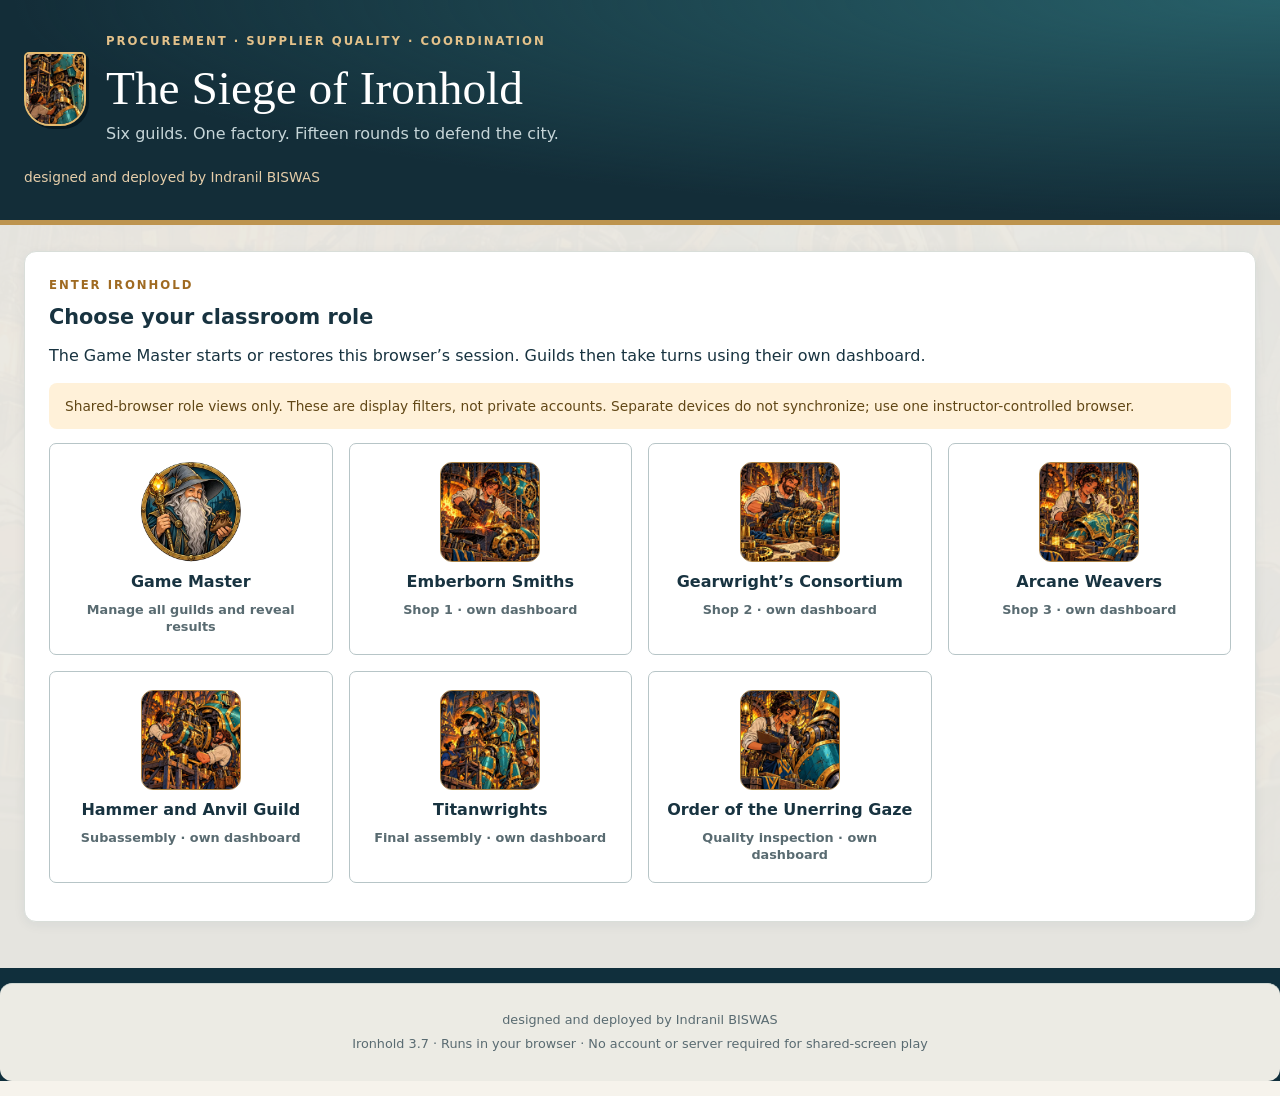
==== index.html @ d62bf3d4 "Add rule-guided dice tab to each guild dashboard" ====
<!doctype html>
<html lang="en">
<head>
  <meta charset="utf-8">
  <meta name="viewport" content="width=device-width,initial-scale=1">
  <meta name="description" content="A six-guild classroom simulation of procurement exceptions, supplier corrective action and supply coordination.">
  <title>The Siege of Ironhold · Classroom Game</title>
  <style>
:root{color-scheme:light;--ink:#183340;--muted:#596b71;--paper:#f6f3ec;--gold:#9f6a21;--teal:#176a65;--line:#d9ded9;--red:#a3312c;font-family:Inter,ui-sans-serif,system-ui,-apple-system,BlinkMacSystemFont,"Segoe UI",sans-serif;color:var(--ink);background:var(--paper)}*{box-sizing:border-box}body{margin:0}header{padding:32px max(24px,calc((100vw - 1440px)/2));background:#132d38;color:#fff;border-bottom:5px solid #bd944f}.mast{display:flex;gap:20px;align-items:center}.mark{display:grid;place-items:center;width:62px;height:74px;border:2px solid #c5a167;border-radius:5px 5px 26px 26px;font-family:Georgia,serif;font-size:40px;color:#e7cc96;flex-shrink:0}.eyebrow{font-size:.73rem;letter-spacing:.17em;font-weight:750;color:var(--gold);margin:0 0 10px}header .eyebrow{color:#e3c18a}h1{font-family:Georgia,serif;font-weight:500;font-size:clamp(2rem,3.7vw,3.2rem);margin:0 0 6px}h2{font-size:1.3rem;margin:0 0 14px}h3{font-size:1.04rem;margin:0 0 8px}p{line-height:1.6;margin:0 0 14px}.tagline{color:#c6d5d8;margin:0}.credit{font-size:.86rem;color:#e6ceaa;margin:20px 0 0}main{max-width:1488px;margin:auto;padding:26px 24px}button,input,select{font:inherit}button{border:1px solid #b7c5c7;background:#fff;color:var(--ink);border-radius:7px;padding:10px 14px;font-weight:650;cursor:pointer;line-height:1.3}button:hover:not(:disabled){background:#edf3f1;border-color:var(--teal)}button:focus-visible,input:focus-visible,select:focus-visible,summary:focus-visible{outline:3px solid #d8a445;outline-offset:3px}button:disabled{opacity:.4;cursor:not-allowed}.primary{background:var(--teal);color:#fff;border-color:var(--teal)}.primary:hover:not(:disabled){background:#115550;color:#fff}.secondary{background:#fff8e8;border-color:#caa96c}.danger{color:var(--red)}.text-button{border-color:transparent;background:transparent;color:var(--teal)}label{display:flex;flex-direction:column;gap:8px;font-weight:650;margin-bottom:18px}input,select{border:1px solid #b9c6c7;background:white;color:var(--ink);border-radius:6px;padding:11px;max-width:100%}input[type=number]{width:100%}.panel{background:#fff;border:1px solid var(--line);border-radius:12px;padding:24px;margin-bottom:20px;box-shadow:0 3px 12px #203e4910}.setup-grid{display:grid;grid-template-columns:1.15fr 1fr;gap:22px}.introduction{background:linear-gradient(125deg,#fff,#efe8d9)}.introduction h2{font-family:Georgia,serif;font-weight:500;font-size:2.4rem;line-height:1.16}.facts{display:flex;gap:35px;padding:18px 0;margin:8px 0 18px;border-top:1px solid #d5cebe;border-bottom:1px solid #d5cebe}.facts b{display:block;font-size:1.8rem;color:var(--teal)}.muted{color:var(--muted)}.small{font-size:.82rem}.toolbar{display:flex;align-items:center;justify-content:space-between;gap:14px;flex-wrap:wrap;margin:2px 0 22px}nav,.file-controls{display:flex;flex-wrap:wrap;gap:7px}nav button{background:transparent;border-color:transparent}nav button[aria-pressed=true],nav button[aria-pressed=true]:hover:not(:disabled){background:#183340;color:white}.file-controls button{font-size:.8rem;padding:9px 11px}.message{background:#fff1d7;border-left:4px solid #b57b20;padding:12px 16px;border-radius:6px}.message.error{background:#fff0ec;border-color:var(--red);color:#85251f}.empty{border:1px dashed #aebdbd;padding:32px;text-align:center;color:var(--muted);border-radius:10px}.metrics{display:grid;grid-template-columns:repeat(4,1fr);gap:14px;margin-bottom:22px}.metric{border:1px solid var(--line);border-radius:9px;background:#fff;padding:16px 20px}.metric span{display:block;font-size:.75rem;color:var(--muted);text-transform:uppercase;letter-spacing:.06em}.metric strong{display:block;font-size:1.65rem;margin:3px 0}.metric small{color:var(--muted)}.game-grid{display:grid;grid-template-columns:minmax(300px,.85fr) minmax(420px,1.15fr);gap:22px}.action-panel{border-top:4px solid var(--teal)}.action-panel h2{font-family:Georgia,serif;font-size:1.7rem}.action-panel .guild-name{color:var(--teal);font-weight:700}.die-box{display:flex;gap:14px;align-items:center;margin:18px 0}.die-face{width:78px;height:78px;display:grid;place-items:center;border:2px solid #c9a363;border-radius:14px;background:#fff8e9;font-size:1.9rem;font-weight:800;flex-shrink:0}.die-box p{margin:0;font-size:.91rem}.manual-row{display:flex;align-items:end;gap:9px;margin:18px 0}.manual-row label{margin:0;flex:1}.manual-row input{max-width:140px}.decision{display:block;text-align:left;width:100%;margin:9px 0;padding:13px;border-left:5px solid #c8a03f}.decision.red{border-color:#bd5a53}.decision b{display:block}.decision small{display:block;margin-top:4px;font-weight:400}.badge{display:inline-block;padding:4px 9px;border-radius:20px;font-size:.75rem;background:#eef1f2;color:var(--ink);font-weight:750}.badge.green{background:#e3f2e9;color:#226846}.badge.red{background:#ffe6e0;color:#a3312c}.badge.yellow{background:#fff0c9;color:#7b590d}.section-heading{display:flex;gap:12px;justify-content:space-between;align-items:baseline;flex-wrap:wrap}.section-heading .muted{font-size:.8rem}.flow-stage{display:grid;grid-template-columns:68px 1fr;gap:12px;align-items:center;margin:10px 0}.flow-stage>span{font-size:.7rem;color:var(--muted);text-transform:uppercase;letter-spacing:.04em}.flow-nodes{display:flex;gap:10px}.node{flex:1;background:#f4f6f3;border:1px solid #dce3dc;border-radius:7px;padding:10px 12px}.node b{font-size:.84rem;display:block}.node strong{font-size:1.45rem;color:var(--teal);margin-right:6px}.node small{color:var(--muted);font-size:.75rem}.flow-stage.current .node{border-color:#af8b49;background:#fff9ec}.flow-stage.current>span{font-weight:800;color:var(--gold)}.vendor-box{padding:12px 15px;border-radius:7px;background:#edf3f2;font-size:.88rem}.vendor-box p{margin:0}.team-grid{display:grid;grid-template-columns:repeat(3,1fr);gap:16px;margin-bottom:22px}.team-card{border:1px solid var(--line);border-radius:10px;padding:18px;background:#fff}.team-card.active{border:2px solid #b28e50;padding:17px}.team-card.bankrupt{border-color:#b74640;background:#fff1ee}.team-card .role{font-size:.72rem;text-transform:uppercase;letter-spacing:.07em;color:var(--muted);margin-bottom:7px}.team-card .money{font-size:1.45rem;font-weight:750}.team-card .money small{font-size:.75rem;font-weight:500}.team-line{display:flex;justify-content:space-between;gap:8px;align-items:center;margin:12px 0}.team-card p{font-size:.83rem;margin-bottom:6px}.event-list{padding-left:22px;margin:8px 0}.event-list li{padding:7px 0;border-bottom:1px solid #edf0ed;font-size:.86rem}.event-list time{color:var(--muted);font-size:.75rem;margin-right:9px}.result{border-left:6px solid var(--gold);background:#fff8e9}.result.failure{border-color:var(--red);background:#fff0eb}.result.success{border-color:var(--teal);background:#eef7ef}.scroll{overflow:auto}table{width:100%;border-collapse:collapse;font-size:.84rem;margin:10px 0 22px}th,td{padding:10px;border-bottom:1px solid #dce3df;text-align:left;vertical-align:top}th{background:#edf2ef;font-size:.76rem}td.number,th.number{text-align:right;white-space:nowrap}.rules{max-width:1000px;margin:0 auto}.rules details{border-top:1px solid var(--line);padding:16px 0}.rules summary{font-weight:750;cursor:pointer;margin-bottom:12px}.rules p{font-size:.95rem}.queue{font-size:.78rem;color:var(--muted)}.votes{display:grid;gap:3px}.votes label{font-size:.9rem}.debrief{border-left:4px solid #c39a4f;padding-left:15px;margin:14px 0}.debrief li{margin:8px 0;line-height:1.5}.progress{height:7px;background:#e5eae6;border-radius:6px;overflow:hidden;margin-top:10px}.progress span{display:block;height:100%;background:var(--teal)}footer{max-width:1440px;margin:15px auto;padding:22px 24px;border-top:1px solid #d0d8d3;text-align:center;color:var(--muted);font-size:.8rem}footer p{margin:4px 0}[hidden]{display:none!important}@media(max-width:1000px){.game-grid{grid-template-columns:1fr}.team-grid{grid-template-columns:repeat(2,1fr)}.metrics{grid-template-columns:repeat(2,1fr)}}@media(max-width:650px){main{padding:18px 12px}header{padding:24px 18px}.mark{display:none}.setup-grid{grid-template-columns:1fr}.panel{padding:18px}.team-grid{grid-template-columns:1fr}.metrics{gap:8px}.metric{padding:12px}.metric strong{font-size:1.4rem}.flow-stage{grid-template-columns:52px 1fr;gap:7px}.node{padding:8px}.file-controls{gap:5px}.facts{gap:22px}.manual-row{flex-wrap:wrap}.introduction h2{font-size:2rem}}@media print{header{background:white;color:black}header .credit,header .eyebrow,.tagline{color:#444}.toolbar,.action-panel,#setup,footer,#message{display:none}main{padding:0}.panel,.team-card{box-shadow:none;break-inside:avoid}.game-grid{display:block}.metrics,.team-grid{grid-template-columns:repeat(3,1fr)}.scroll{overflow:visible}}

/* Original inline vector icons: no external assets or font downloads. */
header{background:radial-gradient(ellipse at top right,#275f68,transparent 70%),#132d38}.guild-icon{width:38px;height:38px;flex-shrink:0;color:var(--teal);padding:5px;background:#e9f3ef;border-radius:9px}.guild-heading,.guild-name{display:flex;gap:12px;align-items:center}.guild-heading h3{margin:0;line-height:1.5}.guild-role{font-size:.85em;font-weight:650;color:#48616a}.guild-directory summary{cursor:pointer;font-weight:750}.guild-directory #guild-directory{display:grid;grid-template-columns:repeat(3,minmax(0,1fr));gap:18px;margin-top:22px}.guild-directory-item{display:flex;align-items:center;gap:12px;font-weight:650}.roll-result{display:flex;gap:16px;padding:18px;margin:12px 0 22px;border:2px solid #ba8b3c;border-radius:12px;background:#fff8e9;animation:reveal .25s ease-out}.roll-result.clear{border-color:#41896e;background:#eef8f1}.roll-result .eyebrow{letter-spacing:.06em}.roll-result p{margin:7px 0}.rolled-value{min-width:76px;height:98px;border-radius:12px;background:#fff;border:2px solid #b68d4d;display:flex;flex-direction:column;align-items:center;justify-content:center;box-shadow:0 4px 0 #b68d4d30}.rolled-value strong{font-size:2.6rem;line-height:1.15}.rolled-value small{font-weight:750;color:var(--muted)}.dice-button{min-height:52px;font-size:1.05rem;box-shadow:0 4px 0 #0c4642}.team-card{transition:box-shadow .2s,transform .2s}.team-card:hover{box-shadow:0 7px 20px #173e4920;transform:translateY(-2px)}.team-card.active{background:linear-gradient(130deg,#fff8e6,#fff);box-shadow:0 0 0 3px #b28e501c}.team-card h3{overflow-wrap:anywhere}@keyframes reveal{from{opacity:.3;transform:translateY(5px)}to{opacity:1;transform:translateY(0)}}@media(prefers-reduced-motion:reduce){*{animation:none!important;transition:none!important}}@media(max-width:800px){.guild-directory #guild-directory{grid-template-columns:repeat(2,minmax(0,1fr))}}@media(max-width:500px){.guild-directory #guild-directory{grid-template-columns:1fr}.roll-result{padding:12px;gap:10px}.rolled-value{min-width:58px}.roll-result .eyebrow{font-size:.65rem}.guild-name{align-items:flex-start}}

/* Comic cover and persistent illustrated crest */
.comic-mark{overflow:hidden;border:2px solid #e5bb71;box-shadow:3px 3px 0 #071a23}.comic-mark img{width:100%;height:100%;object-fit:cover;object-position:55% 30%;transform:scale(1.8)}.comic-cover{position:relative;margin:-24px -24px 25px;overflow:hidden;border-radius:11px 11px 0 0;border-bottom:4px solid #183340;background:#183340}.comic-cover>img{display:block;width:100%;height:auto;aspect-ratio:3/2;object-fit:cover}.comic-cover figcaption{position:absolute;bottom:0;left:0;right:0;padding:38px 24px 20px;background:linear-gradient(transparent,#071a23ed 50%);color:#fff}.comic-cover figcaption span{display:block;font-size:.7rem;letter-spacing:.2em;font-weight:800;color:#ffe2a2}.comic-cover figcaption strong{display:block;font-family:Impact,'Arial Black',sans-serif;font-style:italic;letter-spacing:.055em;font-size:clamp(2rem,4vw,3.6rem);line-height:1.1;text-shadow:3px 3px 0 #071a23;color:#ffcd70}.comic-cover figcaption small{display:block;margin-top:6px;font-weight:650}.setup-grid{align-items:start}.setup-grid>form{position:sticky;top:20px}.introduction{box-shadow:5px 5px 0 #18334018}@media(max-width:650px){.comic-cover{margin:-18px -18px 20px}.comic-cover figcaption{padding:30px 18px 16px}.setup-grid>form{position:static}.comic-mark{display:grid;width:48px;height:58px}.mast{gap:12px}}@media print{.comic-cover,.comic-mark{display:none}}

/* Individual comic scene for each game tab; controls remain outside the artwork. */
.tab-art{display:grid;grid-template-columns:minmax(0,1.35fr) minmax(230px,1fr);align-items:stretch;margin:0 0 22px;border:2px solid #183340;border-radius:12px;overflow:hidden;background:#132d38;box-shadow:4px 4px 0 #b58c4526}.tab-art img{width:100%;height:220px;object-fit:cover;object-position:center 48%;display:block}.tab-art figcaption{display:flex;flex-direction:column;justify-content:center;padding:24px;background:radial-gradient(ellipse at top right,#28606a,#132d38);color:#f5e3bd}.tab-art figcaption span{font:italic 800 clamp(1.4rem,2.4vw,2.2rem)/1.1 Impact,'Arial Black',sans-serif;letter-spacing:.04em;color:#ffcf77}.tab-art figcaption p{margin:12px 0 0;color:#f1f5f4;font-size:.95rem}#rules-view .tab-art{max-width:1000px;margin-inline:auto}@media(max-width:650px){.tab-art{grid-template-columns:1fr}.tab-art img{height:190px;object-position:center 45%}.tab-art figcaption{padding:16px 18px}.tab-art figcaption p{margin-top:6px}}@media print{.tab-art{display:none}}

/* Scene-specific page backgrounds and six original guild portraits. */
body{background:#102f3c}body::before{content:"";position:fixed;inset:0;z-index:-1;background-image:var(--scene-play);background-position:center;background-size:cover;opacity:.36;pointer-events:none}body[data-scene=ledger]::before{background-image:var(--scene-ledger)}body[data-scene=rules]::before{background-image:var(--scene-rules)}main{background:#f6f3eced;min-height:65vh}.view{position:relative;isolation:isolate;padding:22px;border-radius:16px;background:#102f3c;margin-bottom:22px;overflow:hidden}.view::before{content:"";position:absolute;inset:0;z-index:-1;background-image:var(--scene-play);background-size:cover;background-position:center top;opacity:.48;pointer-events:none}#ledger-view::before{background-image:var(--scene-ledger)}#rules-view::before{background-image:var(--scene-rules)}.view>.empty{background:#fff9ef;color:var(--ink)}.view .panel,.view .team-card,.view .metric{background-color:#fffffff5}.view .section-heading{color:var(--ink)}footer{background:#f6f3ecf5;border-radius:12px}.guild-portrait{display:block;width:100%;height:auto;aspect-ratio:1;object-fit:cover;border-radius:8px;margin-bottom:14px;border:1px solid #ab8448}.portrait-small{width:72px;height:72px;flex-shrink:0;margin:0;border-radius:8px}.guild-directory-item{flex-wrap:wrap;padding:12px;border:1px solid var(--line);border-radius:10px;background:#fff}.guild-directory-item>span{flex:1;min-width:100px}.guild-directory-item .guild-icon{width:28px;height:28px}.ledger-guild{display:flex;gap:12px;align-items:center;min-width:210px}.ledger-guild .portrait-small{width:56px;height:56px}.team-card.active{box-shadow:0 0 0 3px #f5ca7770}.team-card.active .guild-portrait{border:3px solid #ba8b38}@media(max-width:650px){.view{padding:12px;border-radius:10px}.view::before{background-size:auto 850px;background-repeat:repeat-y}.guild-portrait{max-height:340px;object-position:center 35%}.portrait-small{max-height:none}.guild-directory-item{gap:8px}}@media print{body{background:#fff}body::before,.view::before{display:none}.view{background:#fff;padding:0}.guild-portrait{display:none}}

body{isolation:isolate}

.coordination-panel details{padding:12px 0;border-top:1px solid var(--line)}.coordination-panel summary,.setup-gm summary{cursor:pointer;font-weight:750;margin-bottom:14px}.control-grid{display:grid;grid-template-columns:repeat(3,minmax(0,1fr));gap:14px}.control-grid label{min-width:0}.coordination-panel textarea{font:inherit;padding:12px;border:1px solid #b9c6c7;border-radius:6px;resize:vertical}.gm-entry{display:flex;align-items:center;gap:15px;flex-wrap:wrap;margin-top:14px}.gm-entry p{margin:0}#gm-panel{border-left:4px solid #ba8b3c;background:#fff7e5;padding:20px;margin-top:16px}.setup-gm{margin:16px 0}@media(max-width:750px){.control-grid{grid-template-columns:1fr}#gm-panel{padding:12px}}

.treasury-heading{display:flex;align-items:center;gap:22px;margin-bottom:20px;padding:12px 16px;background:linear-gradient(105deg,#fff6df,#f0f6f3);border:1px solid #decba4;border-radius:12px}.wizard-emblem{width:112px;height:112px;object-fit:contain;flex-shrink:0;filter:drop-shadow(0 4px 4px #17354430)}.treasury-heading h2{margin:0 0 8px}.treasury-heading .eyebrow{margin-bottom:8px}@media(max-width:650px){.treasury-heading{padding:12px;gap:12px}.wizard-emblem{width:78px;height:78px}.treasury-heading .eyebrow{font-size:.6rem;letter-spacing:.08em}.treasury-heading h2{font-size:1.08rem}}

.role-options{display:grid;grid-template-columns:repeat(4,minmax(0,1fr));gap:16px}.role-choice{display:flex;flex-direction:column;align-items:center;gap:10px;padding:18px;text-align:center}.role-choice img{width:100px;height:100px;object-fit:contain;border-radius:12px;margin:0}.role-choice span{font-size:.8rem;color:var(--muted)}.role-notice{background:#fff1d9;color:#614716;padding:12px 16px;border-radius:8px;font-size:.86rem}.role-bar{display:flex;gap:14px;align-items:center;flex-wrap:wrap}.role-bar b{flex:1}.guild-private-header{display:flex;gap:18px;align-items:center}#guild-workspace>.panel,#showcase-workspace>.panel{margin-bottom:18px}#guild-workspace input,#guild-workspace select{max-width:600px}@media(max-width:800px){.role-options{grid-template-columns:repeat(2,minmax(0,1fr))}}@media(max-width:450px){.role-options{grid-template-columns:1fr 1fr}.role-choice{padding:12px}.role-choice img{width:76px;height:76px}}

.guild-tabs{display:flex;gap:.65rem;flex-wrap:wrap;margin:1rem 0}.guild-tabs [aria-selected="true"]{background:var(--teal,#176367);color:white;border-color:var(--teal,#176367)}

</style>
</head>
<body data-scene="play">
<header>
  <div class="mast"><span class="mark comic-mark" aria-hidden="true"><img data-art="assets/ironhold-comic.webp" alt="" width="62" height="74"></span><div><p class="eyebrow">PROCUREMENT · SUPPLIER QUALITY · COORDINATION</p><h1>The Siege of Ironhold</h1><p class="tagline">Six guilds. One factory. Fifteen rounds to defend the city.</p></div></div>
  <p class="credit">designed and deployed by Indranil BISWAS</p>
</header>
<main>
<section id="role-entry" class="panel"><p class="eyebrow">ENTER IRONHOLD</p><h2>Choose your classroom role</h2><p>The Game Master starts or restores this browser’s session. Guilds then take turns using their own dashboard.</p><p class="role-notice">Shared-browser role views only. These are display filters, not private accounts. Separate devices do not synchronize; use one instructor-controlled browser.</p><div id="role-options" class="role-options"></div><p id="role-entry-message" role="status"></p></section>
<div id="role-bar" class="panel role-bar" hidden><b id="role-label"></b><button id="switch-role">Switch role / hand over screen</button><button id="open-reveal" class="primary" hidden>Showcase all guilds</button><button id="close-reveal" hidden>Return to Game Master</button></div>
<section id="guild-workspace" class="view" hidden></section>
<section id="showcase-workspace" class="view" hidden><div class="panel"><h2>Classroom reveal · all guilds</h2><p>Read-only debrief. Changing the round below does not change the live game.</p><label>Recorded round<select id="reveal-round"></select></label><div id="reveal-content"></div></div></section>
<div id="master-workspace" hidden>
  <section id="setup" class="setup-grid">
    <article class="panel introduction"><figure class="comic-cover"><img data-art="assets/ironhold-comic.webp" width="1536" height="1024" fetchpriority="high" alt="Comic-book illustration of Ironhold guild members checking supplies and assembling a towering teal-and-gold Titan in a fortress workshop."><figcaption><span>THE SIEGE OF</span><strong>IRONHOLD</strong><small>Six guilds. One common mission.</small></figcaption></figure><p class="eyebrow">THE COUNCIL CALLS</p><h2>Build the Titans.<br>Keep the guilds alive.</h2><p>The Iron Tyrant is approaching. Frames, engines and enchanted armor must move through the factory to become battle-ready Titans. Each local decision can help—or hold back—the whole city.</p><div class="facts"><span><b>6</b> teams</span><span><b>10</b> gold each</span><span><b>3 × 5</b> rounds</span></div><p class="muted">One instructor controls this screen while the teams discuss decisions. Use virtual dice or enter rolls from physical dice. This is a shared-screen classroom game, not synchronized multiplayer.</p><button id="resume" class="secondary" hidden>Resume saved session</button></article>
    <form id="setup-form" class="panel"><h2>Begin a session</h2><label>Session name<input id="session-name" maxlength="80" value="Ironhold classroom" autocomplete="off"></label><label>Game mode<select id="mode"><option value="practice">Practice · observe output and survival</option><option value="target">Mission · meet an announced shipment target</option></select></label><label id="target-label" hidden>Approved Titans required<input id="target" type="number" min="1" max="30" step="1" placeholder="Choose after a classroom pilot"></label><p class="muted">Practice is a useful first run. Targets are instructor choices; 30 is a theoretical maximum, not a recommended target. Revised rules 3.0 still need classroom balance testing.</p><details class="setup-gm"><summary>Game Master setup · change starting gold</summary><label>Starting gold for each guild<input id="starting-gold" type="number" min="1" max="1000" step="1" value="10" required></label><p class="muted small">Instructor choice for this new session. Default: 10 gold each. During play, use Game Master gold adjustments.</p></details><button class="primary" type="submit">Open the forge</button><button type="button" class="text-button" id="read-before">Read the rules first</button></form>
  </section>
  <details class="panel guild-directory"><summary>Meet the six guilds and their supply-chain roles</summary><div id="guild-directory"></div></details>
  <div class="toolbar"><nav aria-label="Game views"><button data-tab="play" aria-pressed="true">Factory floor</button><button data-tab="ledger" aria-pressed="false">Ledger &amp; history</button><button data-tab="rules" aria-pressed="false">Story &amp; rules</button></nav><div class="file-controls"><button id="save" disabled>Save game</button><button id="load">Load game</button><input id="load-file" type="file" accept=".json,application/json" hidden><button id="csv" disabled>Export CSV</button><button id="undo" disabled title="Use only to correct an entry; undo is recorded by rebuilding the prior state.">Undo entry</button><button id="new-game">New session</button></div></div>
  <p id="message" class="message" role="status" aria-live="polite" hidden></p>
  <section id="play-view" class="view"><figure class="tab-art"><img data-art="assets/ironhold-comic.webp" width="960" height="640" alt="Ironhold craftspeople building a teal-and-gold Titan together in a comic-book fortress workshop." loading="lazy"><figcaption><span>The Titan workshop</span><p>Coordinate the guilds. Keep supplies moving.</p></figcaption></figure><div id="welcome" class="empty">Choose your session above, or load a saved game.</div><div id="game" hidden>
    <div id="metrics" class="metrics"></div>
<section class="panel coordination-panel"><div class="treasury-heading"><img class="wizard-emblem" data-art="assets/game-master.webp" width="112" height="112" alt="Comic-book Game Master wizard with a silver beard, glowing staff and gold purse"><div><p class="eyebrow">THE KEEPER OF THE GUILD TREASURY</p><h2>Guild treasury &amp; Game Master</h2><span id="starting-rule" class="muted"></span></div></div>
<details id="transfer-panel"><summary>Transfer gold between guilds</summary><form id="transfer-form"><div class="control-grid"><label>Sending guild<select id="transfer-from"></select></label><label>Receiving guild<select id="transfer-to"></select></label><label>Gold to transfer<input id="transfer-amount" type="number" min="1" max="1000" step="1" value="1" required></label></div><label>Agreement / reason<input id="transfer-reason" minlength="3" maxlength="240" placeholder="For example: shared supplier recovery" required></label><p id="transfer-preview" class="muted" aria-live="polite"></p><button id="transfer-submit" class="primary">Confirm gold transfer</button></form></details>
<div class="gm-entry"><button id="gm-toggle" type="button" aria-expanded="false">Enter Game Master mode</button><p class="muted small">Instructor controls on this shared screen; no password or separate account.</p></div>
<div id="gm-panel" hidden><form id="gm-form"><h3>Instructor round exception</h3><p id="gm-round" class="muted"></p><label>Game Master name<input id="gm-name" minlength="3" maxlength="80" placeholder="Instructor name" required></label><div class="control-grid"><label>Exception type<select id="gm-kind"><option value="gold">Gold grant / penalty · now</option><option value="downtime">Extra downtime · next round</option><option value="note">Custom round instruction · note only</option></select></label><label>Affected guild<select id="gm-team"><option value="all">All six guilds</option></select></label><label id="gm-gold-label">Gold change per guild<input id="gm-gold" type="number" min="-1000" max="1000" step="1" value="1"></label><label id="gm-hours-label" hidden>Downtime hours per guild<select id="gm-hours"><option>4</option><option>8</option><option>16</option><option>32</option></select></label></div><label>Explain the exception<textarea id="gm-reason" minlength="3" maxlength="240" rows="3" required placeholder="Describe the classroom scenario and why this exception applies"></textarea></label><p id="gm-help" class="muted small"></p><button id="gm-submit" class="primary">Apply and record exception</button></form></div></section>
    <section id="result" class="panel result" hidden aria-live="polite"></section>
    <div class="game-grid"><section class="panel action-panel" aria-labelledby="action-title"><p class="eyebrow" id="phase-label"></p><div id="roll-summary"></div><div id="action" aria-live="polite"></div></section><section class="panel"><div class="section-heading"><h2>Factory network</h2><span class="muted">Good units in each buffer</span></div><div id="network"></div><p class="muted small">One C1 + one C2 → subassembly. One subassembly + one C3 → Titan. Quality approval counts the shipment once.</p><div id="vendor-info" class="vendor-box"></div></section></div>
    <section aria-label="Six guilds"><div id="team-cards" class="team-grid"></div></section>
    <section class="panel"><div class="section-heading"><h2>Latest events</h2><span class="muted">Full record in Ledger &amp; history</span></div><ol id="recent" class="event-list"></ol><p id="autosave" class="muted small"></p></section>
  </div></section>
  <section id="ledger-view" class="view" hidden><figure class="tab-art"><img data-art="assets/ironhold-ledger.webp" width="960" height="640" alt="Two Ironhold quartermasters checking a ledger, gold tokens and supply crates in a comic-book archive." loading="lazy"><figcaption><span>The quartermaster’s archive</span><p>Every roll, every decision, every gold piece.</p></figcaption></figure><div id="ledger" class="panel"><h2>Ledger &amp; history</h2><p>Start a session to view the ledger.</p></div></section>
  <section id="rules-view" class="view" hidden><figure class="tab-art"><img data-art="assets/ironhold-council.webp" width="960" height="640" alt="Six Ironhold guild representatives planning the supply network around a council table, in comic-book style." loading="lazy"><figcaption><span>The council of six</span><p>Learn the mission. Agree on the rules.</p></figcaption></figure><article class="panel rules"><p class="eyebrow">PROCUREMENT EDITION 3.1</p><h2>Story &amp; procurement rules</h2><p>Manage procurement exception alerts through planned supplier corrective action, supplier risk review, or a quality hold with immediate corrective action. The manufacturing guilds remain the supply network you coordinate.</p><p>Ironhold's six guilds build a force of Titan’s Bastion war golems. The Emberborn forge frames; the Gearwrights build engines. Hammer and Anvil combines these into subassemblies while the Arcane Weavers enchant armor. The Titanwrights integrate the parts, and the Order of the Unerring Gaze approves each finished Titan.</p><p><b>Early Dawn:</b> rounds 1–5. <b>Fires of Noon:</b> 6–10. <b>Twilight of Battle:</b> 11–15. All teams operate every round. Cycle boundaries do not reset cash, stock or repairs.</p>
  <details open><summary>1. Objective and setup</summary><p>Each team starts with 10 gold by default; the Game Master can choose 1–1000 gold per guild before starting. A round is an 8-hour day. Full capacity is two whole units. All five buffers begin at zero; raw materials are unlimited apart from vendor incidents. Select practice mode or announce a whole-game target of 1–30 approved Titans before starting.</p><p>A mission succeeds only if all six teams remain above zero gold and meet the target by round 15, including final settlement. Only then do the richest guilds share the Master Guild title. Zero or negative gold ends play. Practice mode reports output and survival without a target victory. Thirty shipments is the physical upper bound, not a tested target.</p></details>
  <details><summary>2. Stages, capacity and inventory</summary><p>Stage 1: Shops 1 and 2. Stage 2: Shop 3 and Subassembly. Stage 3: Final Assembly. Stage 4: Quality. Paired teams release output together, after both decisions are complete. Resolve their events in Shop 1 then Shop 2 order, and Shop 3 then Subassembly order.</p><p>At round start, resolve due analysis tasks, then serve up to 8 queued repair hours per team. A team serving repairs makes no production or event roll; its base capacity is 2. Other teams with a complete input set roll d6: 1–3 gives base capacity 1; 4–6 gives 2. No input set means no roll and no fine.</p><p>Usable capacity = max(0, base capacity − repair hours served ÷ 4). Actual output is the minimum of usable capacity and each required input buffer. Consume one of each required input per good output unit. Carry unused tokens forward. Shops have no input constraint. Only quality-approved units count as shipments. A zero-hour fix does not restore the unit lost on a partial production roll.</p><p>Immediate repair hours are served before that team's output is released. Future tickets wait until their due round. Hours are served sequentially, never more than 8 per team per round. The app pauses before each stage's output release so the class can predict the result.</p></details>
  <details><summary>3. Procurement exceptions and responses</summary><div class="scroll"><table><thead><tr><th>d10</th><th>Cause</th><th>Applies to</th></tr></thead><tbody><tr><td>Odd</td><td>Unknown</td><td>Reroll until an applicable even result</td></tr><tr><td>2</td><td>Machine failure</td><td>All teams</td></tr><tr><td>4</td><td>Defective part</td><td>Subassembly, final assembly, quality</td></tr><tr><td>6</td><td>Misalignment</td><td>All teams</td></tr><tr><td>8</td><td>Defective raw material</td><td>Shops 1–3 outside vendor protection</td></tr><tr><td>10</td><td>Breakdown</td><td>All teams</td></tr></tbody></table></div><p>Roll an event only after partial production. Reroll inapplicable events without a charge. A physical d10 marked 0 means 10; enter 10 in the app.</p><p><b>Supply clear:</b> healthy local process. <b>Planned supplier corrective action:</b> choose a solution now, pay now, repair next round. <b>Supplier risk review:</b> resolve a d6 analysis next round. <b>Quality hold:</b> immediate corrective action. Only failure and misalignment allow planned corrective action or risk review. Defective parts and breakdowns require a quality hold. Vendor incidents use the vendor rule. Input starvation is Idle. Procurement exception alerts carry no extra fee.</p><p>Analysis d6: 1–2 = 0 hours / 0 gold, 3–4 = 4 hours / 1 gold, 5–6 = 8 hours / 2 gold. The incident then closes. Round-15 analysis is settled after production ends; it cannot evade its charge.</p></details>
  <details><summary>4. Repairs, rework and costs</summary><div class="scroll"><table><thead><tr><th>d4</th><th>Solution</th><th>Applicable cause</th><th>Ticket</th></tr></thead><tbody><tr><td>1</td><td>Stop and investigate</td><td>Failure or misalignment</td><td>4h / 1 gold</td></tr><tr><td>2</td><td>Root cause</td><td>Any non-vendor incident</td><td>8h / 2 gold</td></tr><tr><td>3</td><td>Software / parts fix</td><td>Failure or misalignment</td><td>0h / 0 gold</td></tr><tr><td>4</td><td>Rework</td><td>Defective part</td><td>8h / 2 gold to origin</td></tr></tbody></table></div><p>Reroll inapplicable solutions. Solutions 1–3 belong to the detecting team; quality hold is immediate; planned corrective action starts next round. A free fix closes immediately.</p><p>Rework holds the detecting team's output at zero and retains its inputs. That team pays no extra repair fee. For a defect at Subassembly, origin d6 1–3 assigns Shop 1 and 4–6 Shop 2. At Final Assembly, 1–3 assigns Subassembly and 4–6 Shop 3. At Quality, the origin is Final Assembly without a die. The origin pays now and serves 8 hours from next round.</p><p>Each ticket is charged once when issued: 4h = 1 gold; 8h = 2; forced-vendor 32h = 7. Four separate 8h tickets cost 8, not 7. Serving already-paid repair hours does not charge again. Partial capacity, starvation and an exception alert do not create separate monetary fines.</p><p>The app checks bankruptcy after each resolved charge or atomic batch of charges. All three charges of one vendor change are posted together. Due analyses are resolved as one round-opening batch. If play ends before a stage release, no staged output is transferred.</p></details>
  <details><summary>5. Vendor vote and protection</summary><p>Only a valid event 8 triggers this rule. Count occurrences across all three shops for the current vendor. At occurrence 1 or 2, all three shops vote; two votes to change trigger an 8h / 2-gold ticket for each shop. Otherwise keep the vendor and the count. The affected shop retains partial base capacity 1 this round; there is no local solution roll.</p><p>Occurrence 3 forces a change: 32h / 7 gold per shop, without an additional voluntary charge. Vendor repairs begin next round. Reset the count on any change. Protection begins immediately and covers the next five numbered rounds: change in round 4 protects through round 9; event 8 becomes eligible in round 10. Reroll raw-material events while protected. Current-round production is not reversed.</p></details>
  <details><summary>6. Gold transfers and Game Master exceptions</summary><p>While a game is active, guilds can transfer whole gold amounts with a recorded agreement. The sending guild must retain at least 1 gold. Transfers conserve total gold and affect the richest-guild ranking. Coordinate before a charge: transfers cannot revive a game already ended by bankruptcy.</p><p>The Game Master can grant or deduct gold immediately, add free downtime for the next round (rounds 1–14 only), or record a custom instruction. Notes do not change game calculations. Every exception requires an instructor name and explanation. A penalty reaching zero gold ends play. These shared-screen controls are not authenticated accounts.</p></details><details><summary>7. Ending, saving and teaching</summary><p>After round 15, resolve all deferred analysis before judging the outcome. Already-paid repair hours remaining beyond the game are disclosed, not charged again. No extra shipments are permitted. At cycle breaks, discuss the bottleneck, the value of a warning, and local gold versus factory output.</p><p>Save game downloads a JSON history. Load replays and validates it; it does not trust editable balances. Browser autosave is a convenience, not a backup. Use Undo only to correct an input error, not to reroll an unfavorable result. CSV contains team-round accounting. Unreleased rows are explicitly marked. The history retains every die, reroll and vote.</p><p>This is a simplified teaching model: defects reduce or hold output; it does not track hidden bad batches, inspection accuracy or recurring defects. Random origin attribution is a discussion device, not actual traceability. The revised rules require classroom piloting before claiming balanced difficulty.</p></details>
  </article></section>
</div></main>
<footer><p>designed and deployed by Indranil BISWAS</p><p>Ironhold 3.7 · Runs in your browser · No account or server required for shared-screen play</p></footer>
<script>window.IronholdArt={"assets/game-master.webp":"[data-uri]","assets/guild-anvil.webp":"[data-uri]","assets/guild-arcane.webp":"[data-uri]","assets/guild-ember.webp":"[data-uri]","assets/guild-gaze.webp":"[data-uri]","assets/guild-gear.webp":"[data-uri]","assets/guild-titan.webp":"[data-uri]","assets/ironhold-comic.webp":"[data-uri]","assets/ironhold-council.webp":"[data-uri]","assets/ironhold-ledger.webp":"[data-uri]"};const scenes={play:"comic",ledger:"ledger",rules:"council"};for(const [tab,name] of Object.entries(scenes)){document.documentElement.style.setProperty("--scene-"+tab,"url("+window.IronholdArt["assets/ironhold-"+name+".webp"]+")");}</script><script>
(function(root,factory){const api=factory();if(typeof module==='object'&&module.exports)module.exports=api;else root.Ironhold=api;})(typeof globalThis!=='undefined'?globalThis:this,function(){
'use strict';
const VERSION='3.0.0';
const TEAMS=[
 {name:'Emberborn Smiths',role:'Shop 1',inputs:[],out:0},
 {name:"Gearwright’s Consortium",role:'Shop 2',inputs:[],out:1},
 {name:'Arcane Weavers',role:'Shop 3',inputs:[],out:2},
 {name:'Hammer and Anvil Guild',role:'Subassembly',inputs:[0,1],out:3},
 {name:'Titanwrights',role:'Final assembly',inputs:[3,2],out:4},
 {name:'Order of the Unerring Gaze',role:'Quality inspection',inputs:[4],out:5}
];
const STAGES=[[0,1],[2,3],[4],[5]];
const BUFFERS=['Component 1','Component 2','Component 3','Subassemblies','Uninspected Titans'];
const EVENTS={2:'Machine failure',4:'Defective part',6:'Machine misalignment',8:'Defective raw material',10:'Machine breakdown'};
const SOLUTIONS={1:'Stop and investigate',2:'Root cause analysis',3:'Software / parts fix',4:'Rework'};
const clone=x=>JSON.parse(JSON.stringify(x));
function check(b,m){if(!b)throw new Error(m);}
function configuration(c={}){check(c&&typeof c==='object'&&!Array.isArray(c),'Invalid setup.');const target=c.target==null?null:c.target;check(target===null||(Number.isInteger(target)&&target>=1&&target<=30),'Target must be a whole number from 1 to 30.');const name=c.name==null?'Classroom session':c.name;check(typeof name==='string'&&name.length<=80,'Session name must be at most 80 characters.');const startingGold=c.startingGold??10;check(Number.isInteger(startingGold)&&startingGold>=1&&startingGold<=1000,'Starting gold must be a whole number from 1 to 1000.');return {target,name,startingGold};}
function log(s,text,team=null,type='info',data={}){s.log.push({id:s.log.length+1,round:s.round,settlement:s.settlement,team,type,text,...data});}
function newGame(config={}){const s={version:VERSION,config:configuration(config),round:1,stage:0,cursor:0,status:'playing',settlement:false,teams:TEAMS.map(()=>({gold:configuration(config).startingGold,units:0,queue:[]})),buffers:[0,0,0,0,0],shipped:0,vendor:{count:0,protectedThrough:0,changes:0},analyses:[],tickets:[],cashMoves:[],exceptions:[],rows:[],rounds:[],log:[],actions:[],pending:null,result:null};log(s,`The six guilds begin with ${s.config.startingGold} gold each.`);startRound(s);return s;}
function row(s,t){return s.rows.find(r=>r.round===s.round&&r.team===t);}
function remaining(s,t){return s.teams[t].queue.reduce((n,q)=>n+q.hours,0);}
function setPending(s,kind,team=null,sides=null){s.pending={kind,team,sides};}
function bankrupt(s){if(s.teams.some(t=>t.gold<=0)){s.status='ended';s.pending=null;s.result={type:'bankrupt',winners:[]};log(s,'Factory stopped: at least one guild has zero or negative gold. No Master Guild is awarded.',null,'end');return true;}return false;}
function ticket(s,team,hours,due,reason){check([0,4,8,32].includes(hours),'Invalid repair ticket.');const cost=({0:0,4:1,8:2,32:7})[hours];const id=s.tickets.length+1;s.tickets.push({id,round:s.round,settlement:s.settlement,team,hours,cost,due,reason});s.teams[team].gold-=cost;if(hours)s.teams[team].queue.push({id,hours,due});log(s,`${TEAMS[team].role}: ${reason}. ${hours} repair hours, ${cost} gold charged${hours?`; due round ${due}`:''}.`,team,'ticket',{hours,cost,due,ticketId:id});}
function serve(s,t){const r=row(s,t);let available=8-r.hours;for(const q of s.teams[t].queue){if(q.due<=s.round&&available>0){const used=Math.min(q.hours,available);q.hours-=used;available-=used;r.hours+=used;}}s.teams[t].queue=s.teams[t].queue.filter(q=>q.hours>0);}
function startRound(s){s.stage=0;s.cursor=0;s.settlement=false;TEAMS.forEach((_,t)=>s.rows.push({round:s.round,team:t,base:null,event:null,signal:'',solution:null,hours:0,output:0,released:false,done:false,hold:false,productionDie:null,eventDice:[],solutionDice:[]}));log(s,`Round ${s.round} begins.`,null,'round');startAnalyses(s);}
function startAnalyses(s){const due=s.analyses.find(a=>a.due<=(s.settlement?16:s.round));if(due){setPending(s,'analysis',due.team,6);s.pending.analysisId=due.id;return;}if(bankrupt(s))return;if(s.settlement){finishGame(s);return;}TEAMS.forEach((_,t)=>serve(s,t));prepareTeam(s);}
function inputsAvailable(s,t){return TEAMS[t].inputs.length?Math.min(...TEAMS[t].inputs.map(b=>s.buffers[b])):Infinity;}
function prepareTeam(s){if(s.status!=='playing')return;if(s.cursor>=STAGES[s.stage].length){setPending(s,'release');return;}const t=STAGES[s.stage][s.cursor],r=row(s,t);if(r.hours>0){r.base=2;r.signal='Maintenance';r.done=true;log(s,`${TEAMS[t].role}: ${r.hours} repair hours served; no production die.`,t);s.cursor++;prepareTeam(s);return;}if(inputsAvailable(s,t)===0){r.base=2;r.signal='Idle';r.done=true;log(s,`${TEAMS[t].role}: waiting for a complete input set; no dice or fine.`,t);s.cursor++;prepareTeam(s);return;}setPending(s,'production',t,6);}
function doneTeam(s){const t=STAGES[s.stage][s.cursor];row(s,t).done=true;if(bankrupt(s))return;s.cursor++;prepareTeam(s);}
function validEvent(s,t,n){return n%2===0&&n>=2&&n<=10&&!(n===4&&t<3)&&!(n===8&&(t>=3||s.round<=s.vendor.protectedThrough));}
function validSolution(event,n){return event===2||event===6?[1,2,3].includes(n):event===4?[2,4].includes(n):event===10?n===2:false;}
function vendorChange(s,forced){const hours=forced?32:8;for(let t=0;t<3;t++)ticket(s,t,hours,s.round+1,forced?'Forced vendor change':'Voluntary vendor change');s.vendor.count=0;s.vendor.protectedThrough=s.round+5;s.vendor.changes++;log(s,`Vendor changed. Protection covers the rest of this round through round ${s.vendor.protectedThrough}.`,null,'vendor');doneTeam(s);}
function rework(s,origin){const t=s.pending.team,r=row(s,t);r.hold=true;ticket(s,origin,8,s.round+1,`Rework detected at ${TEAMS[t].role}`);log(s,`${TEAMS[t].role}: output held at zero; inputs retained. Repair assigned to ${TEAMS[origin].role}.`,t,'rework');doneTeam(s);}
function applyDie(s,n){const p=s.pending,t=p.team;check(Number.isInteger(n)&&n>=1&&n<=p.sides,`Enter a whole number from 1 to ${p.sides}.`);log(s,`${p.kind}: d${p.sides} = ${n}.`,t,'die',{kind:p.kind,sides:p.sides,value:n});
 if(p.kind==='analysis'){const a=s.analyses.find(a=>a.id===p.analysisId);check(a,'Analysis task missing.');const hours=n<=2?0:n<=4?4:8;ticket(s,t,hours,s.settlement?16:s.round,'Deferred analysis');s.analyses=s.analyses.filter(a=>a.id!==p.analysisId);startAnalyses(s);return;}
 const r=row(s,t);
 if(p.kind==='production'){r.productionDie=n;r.base=n<=3?1:2;if(r.base===2){r.signal='Green';doneTeam(s);}else setPending(s,'event',t,10);return;}
 if(p.kind==='event'){r.eventDice.push(n);if(!validEvent(s,t,n)){log(s,n%2?'Unknown cause: roll again until an applicable even cause is found.':'This cause does not apply here. Reroll without a charge.',t,'reroll');return;}r.event=n;log(s,`${TEAMS[t].role}: ${EVENTS[n]}.`,t,'incident');if(n===8){r.signal='Vendor';s.vendor.count++;log(s,`Current vendor occurrence ${s.vendor.count} of 3.`,t);if(s.vendor.count===3)vendorChange(s,true);else setPending(s,'vendor',t);return;}if(n===4||n===10){r.signal='Red';setPending(s,'solution',t,4);}else setPending(s,'signal',t);return;}
 if(p.kind==='solution'){r.solutionDice.push(n);if(!validSolution(r.event,n)){log(s,'This solution does not apply. Reroll; the selected signal is unchanged.',t,'reroll');return;}r.solution=n;if(n===4){if(t===5)rework(s,4);else setPending(s,'origin',t,6);return;}const hours=({1:4,2:8,3:0})[n];ticket(s,t,hours,r.signal==='YF'?s.round+1:s.round,SOLUTIONS[n]);if(!bankrupt(s)){if(r.signal==='Red')serve(s,t);doneTeam(s);}return;}
 if(p.kind==='origin'){rework(s,t===3?(n<=3?0:1):(n<=3?3:2));return;}
 throw new Error('No die is expected now.');
}
function release(s){const batch=STAGES[s.stage];for(const t of batch){const r=row(s,t);check(r.done,'Finish all decisions before releasing output.');const cap=r.hold?0:Math.max(0,r.base-r.hours/4);const output=Math.min(cap,inputsAvailable(s,t));r.output=output;r.released=true;for(const input of TEAMS[t].inputs)s.buffers[input]-=output;if(t===5)s.shipped+=output;else s.buffers[TEAMS[t].out]+=output;s.teams[t].units+=output;log(s,`${TEAMS[t].role}: ${output} good unit${output===1?'':'s'} ${t===5?'approved and shipped':'transferred'}.`,t,'output',{output});}if(s.stage===3){s.rounds.push({round:s.round,shipped:s.rows.find(r=>r.team===5&&r.round===s.round).output,cumulative:s.shipped,gold:s.teams.map(t=>t.gold),buffers:clone(s.buffers)});setPending(s,'roundEnd');log(s,`Round ${s.round} complete. Total approved Titans: ${s.shipped}.`);}else{s.stage++;s.cursor=0;prepareTeam(s);}}
function finishGame(s){s.status='ended';s.pending=null;const success=s.config.target!==null&&s.shipped>=s.config.target;const best=Math.max(...s.teams.map(t=>t.gold));s.result={type:s.config.target===null?'practice':success?'success':'targetMissed',winners:success?s.teams.map((t,i)=>t.gold===best?i:null).filter(i=>i!==null):[]};log(s,success?'Ironhold defended: target met and all guilds survived.':s.config.target===null?'Practice complete. Review shipments, gold and remaining repairs.':'The factory survived, but the shipment target was missed.',null,'end');}
function assertState(s){check(s.buffers.every(x=>Number.isInteger(x)&&x>=0),'Inventory invariant failed.');check(s.shipped>=0&&s.shipped<=30,'Shipment invariant failed.');for(let t=0;t<6;t++){check(s.teams[t].gold===s.config.startingGold+s.cashMoves.filter(x=>x.team===t).reduce((a,x)=>a+x.delta,0)-s.tickets.filter(x=>x.team===t).reduce((a,x)=>a+x.cost,0),'Gold reconciliation failed.');check(s.teams[t].queue.every(q=>q.hours>0&&q.hours%4===0),'Repair queue invariant failed.');}check(s.rows.every(r=>r.hours>=0&&r.hours<=8&&r.hours%4===0&&r.output>=0&&r.output<=2),'Round invariant failed.');const u=s.teams.map(t=>t.units);check(s.buffers[0]===u[0]-u[3]&&s.buffers[1]===u[1]-u[3]&&s.buffers[2]===u[2]-u[4]&&s.buffers[3]===u[3]-u[4]&&s.buffers[4]===u[4]-u[5]&&s.shipped===u[5],'Material balance failed.');return true;}
function teamIndex(t){check(Number.isInteger(t)&&t>=0&&t<6,'Choose a guild.');}
function reasonText(text){check(typeof text==='string'&&text.trim().length>=3&&text.trim().length<=240,'Enter a reason of 3–240 characters.');return text.trim();}
function cashMove(s,team,delta,kind,reason,other=null,instructor=''){s.teams[team].gold+=delta;s.cashMoves.push({round:s.round,settlement:s.settlement,team,delta,kind,reason,other,instructor});}
function refreshRoundGold(s){const last=s.rounds.at(-1);if(!s.settlement&&last?.round===s.round)last.gold=s.teams.map(t=>t.gold);}
function dispatch(state,action){check(state.status==='playing','This game has ended.');check(action&&typeof action==='object','Invalid action.');const s=clone(state),p=s.pending;let a;
 if(action.type==='transfer'){
 const {from,to,amount}=action;teamIndex(from);teamIndex(to);check(from!==to,'Choose two different guilds.');check(Number.isInteger(amount)&&amount>0&&amount<=1000,'Transfer a whole number from 1 to 1000 gold.');check(s.teams[from].gold-amount>=1,'The sending guild must retain at least 1 gold.');const reason=reasonText(action.reason);
 cashMove(s,from,-amount,'transfer',reason,to);cashMove(s,to,amount,'transfer',reason,from);a={type:'transfer',from,to,amount,reason};log(s,`${TEAMS[from].role} transfers ${amount} gold to ${TEAMS[to].role}: ${reason}`,from,'transfer');refreshRoundGold(s);
 }
 else if(action.type==='exception'){
 const kind=action.kind,reason=reasonText(action.reason),instructor=reasonText(action.instructor);check(['gold','downtime','note'].includes(kind),'Choose a supported exception.');const team=action.team;check(team===null||(Number.isInteger(team)&&team>=0&&team<6),'Choose a guild or all guilds.');const selected=team===null?[0,1,2,3,4,5]:[team];let amount=0;
 if(kind==='gold'){amount=action.amount;check(Number.isInteger(amount)&&amount!==0&&Math.abs(amount)<=1000,'Gold adjustment must be a nonzero whole number between -1000 and 1000.');for(const t of selected)cashMove(s,t,amount,'game-master',reason,null,instructor);}
 if(kind==='downtime'){check(!s.settlement&&s.round<15,'Next-round downtime is available only in rounds 1–14.');amount=action.amount;check([4,8,16,32].includes(amount),'Choose 4, 8, 16 or 32 downtime hours.');for(const t of selected){const id=s.tickets.length+1;s.tickets.push({id,round:s.round,settlement:false,team:t,hours:amount,cost:0,due:s.round+1,reason:'Game Master downtime: '+reason});s.teams[t].queue.push({id,hours:amount,due:s.round+1});}}
 a={type:'exception',kind,team,amount,reason,instructor};s.exceptions.push({...a,round:s.round,settlement:s.settlement});log(s,`Game Master ${instructor} · ${team===null?'all guilds':TEAMS[team].role} · ${kind}${kind==='gold'?': '+(amount>0?'+':'')+amount+' gold':kind==='downtime'?': '+amount+'h next round, no gold charge':''} · ${reason}`,team,'exception');refreshRoundGold(s);if(kind==='gold')bankrupt(s);
 }
 else if(action.type==='die'){check(['production','event','solution','origin','analysis'].includes(p.kind),'A die is not expected.');a={type:'die',value:action.value};applyDie(s,a.value);}
 else if(action.type==='signal'){check(p.kind==='signal','A signal is not expected.');check(['YA','YF','Red'].includes(action.value),'Choose a permitted signal.');a={type:'signal',value:action.value};const r=row(s,p.team);r.signal=a.value;log(s,`${TEAMS[p.team].role} chooses ${a.value}.`,p.team,'signal');if(a.value==='YA'){s.analyses.push({id:s.actions.length+1,team:p.team,due:s.round+1});doneTeam(s);}else setPending(s,'solution',p.team,4);}
 else if(action.type==='vendor'){check(p.kind==='vendor','A vendor vote is not expected.');check(Array.isArray(action.votes)&&action.votes.length===3&&action.votes.every(v=>typeof v==='boolean'),'Record all three shop votes.');a={type:'vendor',votes:action.votes.slice()};const yes=a.votes.filter(Boolean).length;log(s,`Vendor vote: ${a.votes.map((v,i)=>`Shop ${i+1} ${v?'change':'keep'}`).join(', ')}.`,null,'vote');if(yes>=2)vendorChange(s,false);else{log(s,'Vendor retained; occurrence count carries forward.');doneTeam(s);}}
 else if(action.type==='release'){check(p.kind==='release','Output is not ready to release.');a={type:'release'};release(s);}
 else if(action.type==='next'){check(p.kind==='roundEnd','Complete the round first.');a={type:'next'};if(s.round===15){s.settlement=true;log(s,'Final settlement begins. No further production is permitted.');startAnalyses(s);}else{s.round++;startRound(s);}}
 else throw new Error('Unknown action.');
 s.actions.push(a);assertState(s);return s;
}
function replay(config,actions){check(Array.isArray(actions)&&actions.length<=10000,'Invalid or oversized game history.');let s=newGame(config);for(const a of actions)s=dispatch(s,a);return s;}
function serialize(s){return JSON.stringify({format:'ironhold-save',version:VERSION,config:s.config,actions:s.actions},null,2);}
function deserialize(text){check(typeof text==='string'&&text.length<=2000000,'Save file is too large.');let data;try{data=JSON.parse(text);}catch{throw new Error('This is not a valid JSON save file.');}check(data&&data.format==='ironhold-save'&&data.version===VERSION,'This file is not an Ironhold 3.0.0 save.');return replay(data.config,data.actions);}
function undo(s){check(s.actions.length>0,'There is no action to undo.');return replay(s.config,s.actions.slice(0,-1));}
function csv(s){const rows=[['round','team','guild','production_die','base_capacity','event','signal','solution','hours_served','good_units','released','new_cost_gold','closing_gold','phase','movement_kind','counterparty','gold_delta','reason','instructor']];for(const r of s.rows){const costs=s.tickets.filter(t=>t.team===r.team&&!t.settlement&&t.round===r.round).reduce((n,t)=>n+t.cost,0);const spent=s.tickets.filter(t=>t.team===r.team&&!t.settlement&&t.round<=r.round).reduce((n,t)=>n+t.cost,0);rows.push([r.round,TEAMS[r.team].role,TEAMS[r.team].name,r.productionDie??'',r.base??'',EVENTS[r.event]||'',r.signal,SOLUTIONS[r.solution]||'',r.hours,r.output,r.released?'yes':'no',costs,s.config.startingGold-spent+s.cashMoves.filter(x=>x.team===r.team&&!x.settlement&&x.round<=r.round).reduce((n,x)=>n+x.delta,0),'production']);}if(s.settlement)TEAMS.forEach((t,i)=>rows.push(['settle',t.role,t.name,'','','','','',0,0,'no',s.tickets.filter(x=>x.team===i&&x.settlement).reduce((n,x)=>n+x.cost,0),s.teams[i].gold,'settlement']));for(const m of s.cashMoves)rows.push([m.settlement?'settle':m.round,TEAMS[m.team].role,TEAMS[m.team].name,'','','','','','','','','','',m.settlement?'settlement':'cash movement',m.kind,m.other===null?'':TEAMS[m.other].role,m.delta,m.reason,m.instructor]);for(const e of s.exceptions)rows.push([e.settlement?'settle':e.round,e.team===null?'All guilds':TEAMS[e.team].role,'','','','','','','','','','','','exception',e.kind,'','',e.reason+(e.kind==='gold'?' ('+e.amount+' gold per selected guild)':e.kind==='downtime'?' ('+e.amount+'h next round)':''),e.instructor]);return rows.map(r=>r.map(x=>'"'+String(x).replace(/"/g,'""')+'"').join(',')).join('\r\n');}
return {VERSION,TEAMS,STAGES,BUFFERS,EVENTS,SOLUTIONS,newGame,dispatch,replay,serialize,deserialize,undo,csv,remaining,validEvent,validSolution,assertState};
});

</script>
<script>
(function(){
'use strict';
const E=window.Ironhold,$=id=>document.getElementById(id),KEY='ironhold-standalone-3.0.0';let state=null,tab='play',storageOK=true,rollReview=false,gmMode=false,viewer=null,showcase=false,guildTab='dice';
const esc=x=>String(x??'').replace(/[&<>"']/g,c=>({'&':'&amp;','<':'&lt;','>':'&gt;','"':'&quot;',"'":'&#39;'}[c]));
const role=t=>E.TEAMS[t].role;
const icons=['<path d="M4 20V8l5 3V8l5 3V5h6v15H4Z"/><path d="M7 15h2m3 0h2m3 0h1"/>','<circle cx="12" cy="12" r="5"/><path d="M12 2v5m0 10v5M2 12h5m10 0h5M5 5l4 4m6 6 4 4M5 19l4-4m6-6 4-4"/>','<path d="m12 3 8 4v10l-8 4-8-4V7l8-4Zm0 8v10M4 7l8 4 8-4"/>','<rect x="3" y="3" width="7" height="7" rx="1"/><rect x="14" y="3" width="7" height="7" rx="1"/><rect x="8" y="15" width="8" height="6" rx="1"/><path d="M6 10v3h12v-3m-6 3v2"/>','<path d="M8 4h8v5h4v11H4V9h4V4Z"/><path d="M9 13h6m-6 4h6M12 1v3"/>','<path d="m12 2 8 4v6c0 5-8 10-8 10S4 17 4 12V6l8-4Z"/><path d="m8 12 3 3 5-6"/>'];
const icon=t=>`<svg class="guild-icon" viewBox="0 0 24 24" fill="none" stroke="currentColor" stroke-width="1.7" stroke-linecap="round" stroke-linejoin="round" aria-hidden="true">${icons[t]}</svg>`;
const procurementText=text=>text.replace(/chooses YF/g,'chooses planned supplier corrective action').replace(/chooses YA/g,'chooses supplier risk review').replace(/chooses Red/g,'chooses a quality hold').replace(/selected signal/g,'selected procurement response');
const guildArtNames=['ember','gear','arcane','anvil','titan','gaze'];
const guildPortrait=(t,small=false)=>{const path='assets/guild-'+guildArtNames[t]+'.webp';return `<img class="guild-portrait ${small?'portrait-small':''}" src="${window.IronholdArt?.[path]||path}" alt="${esc(E.TEAMS[t].name)} — ${esc(role(t))} comic portrait" width="480" height="480" loading="lazy">`;};
const guild=t=>`${esc(E.TEAMS[t].name)} <span class="guild-role">(${esc(role(t))})</span>`;
function rollResult(){
 const last=[...state.log].reverse().find(x=>x.type==='die');if(!last)return '';
 const next=state.pending;const labels={production:'Production',event:'Procurement exception',solution:'Corrective action',origin:'Supplier attribution',analysis:'Supplier risk review'};
 let outcome;
 if(last.kind==='production')outcome=last.value<=3?'D10 required for this roll · partial capacity: 1 unit. Identify the procurement exception.':'No D10 required for this roll · full base capacity: 2 units. Actual transfer still depends on inputs and corrective work.';
 else if(last.kind==='event')outcome=next?.kind==='event'?'Roll D10 again · this result is odd or does not apply to this team. No charge.':`D10 complete · ${E.EVENTS[last.value]}. Follow the response below.`;
 else outcome=next?.kind===last.kind&&next?.team===last.team?'This result does not apply; roll again.':'Roll recorded. Follow the next action below.';
 return `<section id="roll-result" class="roll-result ${last.kind==='production'&&last.value>3?'clear':'alert'}" aria-live="polite"><div class="rolled-value"><small>D${last.sides}</small><strong>${last.value}</strong></div><div><p class="eyebrow">${labels[last.kind]} result · Round ${last.round}</p><b>${guild(last.team)}</b><p>${esc(outcome)}</p><small>${state.log.filter(x=>x.type==='die').length} total rolls recorded · Last completed roll</small></div></section>`;
}
function message(text,error=false){$('message').textContent=text;$('message').hidden=!text;$('message').classList.toggle('error',error);if($('guild-message')){$('guild-message').textContent=text;$('guild-message').className=error?'message error':'message';}}
function switchTab(value){tab=value;document.body.dataset.scene=value;for(const name of ['play','ledger','rules'])$(name+'-view').hidden=name!==value;document.querySelectorAll('[data-tab]').forEach(b=>b.setAttribute('aria-pressed',String(b.dataset.tab===value)));}
function persist(){if(!state)return;try{localStorage.setItem(KEY,E.serialize(state));storageOK=true;}catch{storageOK=false;}}
function update(){render();persist();if(state)$('autosave').textContent=storageOK?'Autosaved in this browser. Download a game save before leaving or changing devices.':'Browser storage is unavailable. Use Save game to keep your progress.';}
function act(action){try{if(viewer===null||showcase)throw new Error('Choose a role before acting.');if(Number.isInteger(viewer)){const p=state.pending;const allowed=action.type==='transfer'?action.from===viewer:['die','signal'].includes(action.type)&&p?.team===viewer&&p.kind!=='vendor';if(!allowed)throw new Error('This action belongs to the Game Master or another guild.');}state=E.dispatch(state,action);rollReview=action.type==='die';message('');update();}catch(err){message(err.message,true);}}
function dice(sides){const limit=Math.floor(4294967296/sides)*sides;let value;do{const a=new Uint32Array(1);crypto.getRandomValues(a);value=a[0];}while(value>=limit);return value%sides+1;}
function download(name,text,mime){const url=URL.createObjectURL(new Blob([text],{type:mime}));const a=document.createElement('a');a.href=url;a.download=name;document.body.append(a);a.click();a.remove();setTimeout(()=>URL.revokeObjectURL(url),1000);}
function stageName(){return state.settlement?'Final settlement':`Round ${state.round} · Stage ${state.stage+1} of 4`;}
function badge(signal){const cls=signal==='Green'?'green':signal==='Red'||signal==='Maintenance'?'red':['YF','YA','Vendor'].includes(signal)?'yellow':'';return `<span class="badge ${cls}">${esc(({Green:'Supply clear',Red:'Quality hold',YF:'Planned action',YA:'Risk review',Vendor:'Supplier review',Maintenance:'Corrective work',Idle:'Awaiting inputs'}[signal])||signal||'Awaiting turn')}</span>`;}
function pendingHelp(p){const r=state.rows.find(r=>r.round===state.round&&r.team===p.team);if(p.kind==='production')return ['Production roll','1–3: one-unit base capacity. 4–6: two-unit base capacity. Inputs and repairs can reduce the actual transfer.'];if(p.kind==='event')return ['Procurement exception roll','Roll D10. Odd or inapplicable outcomes require another roll. A physical 0 means 10.'];if(p.kind==='solution'){const valid=[1,2,3,4].filter(n=>E.validSolution(r.event,n));return ['Find an applicable solution',`${E.EVENTS[r.event]}. Valid faces: ${valid.join(', ')}. Other results reroll without changing the procurement response.`];}if(p.kind==='origin')return ['Identify the rework origin',p.team===3?'1–3: Shop 1. 4–6: Shop 2. The origin pays 2 gold and repairs next round.':'1–3: Subassembly. 4–6: Shop 3. The origin pays 2 gold and repairs next round.'];return ['Resolve deferred analysis','1–2: close at no cost. 3–4: 4h / 1 gold. 5–6: 8h / 2 gold. '+(state.settlement?'No more production occurs.':'Repair hours are served before this round’s production.')];}
function actionPanel(){const p=state.pending;$('phase-label').textContent=stageName();$('roll-summary').innerHTML=rollResult();if(rollReview){$('action').innerHTML='<h2 id="action-title">Review the roll above</h2><p>Discuss the result with the team, then continue to the next decision.</p><button id="continue-roll" class="primary">'+(p?.kind==='event'?'Continue to separate D10 roll':'Continue to next action')+'</button>';$('continue-roll').onclick=()=>{rollReview=false;render();};return;}if(!p){$('action').innerHTML='<h2 id="action-title">The session is complete</h2><p>Review the factory result, compare guild decisions and export your ledger.</p><button id="review-ledger" class="primary">Review the ledger</button>';$('review-ledger').onclick=()=>switchTab('ledger');return;}
 let html=p.team!==null?`<p class="guild-name">${icon(p.team)} ${guild(p.team)}</p>`:'';
 if(p.sides){const [heading,help]=pendingHelp(p);const last=[...state.log].reverse().find(x=>x.type==='die');html+=`<h2 id="action-title">${heading}</h2><div class="die-box"><div class="die-face" aria-label="${p.sides}-sided die">d${p.sides}</div><p>${esc(help)}</p></div><button id="${p.kind==='event'?'roll-d10':'roll'}" class="primary dice-button">${p.kind==='event'?'Roll D10 · procurement exception':'Roll D'+p.sides+' · '+({production:'production',solution:'corrective action',origin:'supplier attribution',analysis:'risk review'}[p.kind])}</button><div class="manual-row"><label>Physical die result<input id="manual-die" type="number" min="1" max="${p.sides}" step="1" inputmode="numeric" aria-label="Physical die result"></label><button id="record-die">Record roll</button></div><p class="muted small">${last?`Last roll: ${esc(last.kind)} d${last.sides} = <b>${last.value}</b>.`:'Every die outcome is recorded in the history.'}</p>`;
 }
 else if(p.kind==='signal'){const r=state.rows.find(r=>r.round===state.round&&r.team===p.team);html+=`<h2 id="action-title">How will you respond?</h2><p>Partial capacity: 1. Cause: <b>${esc(E.EVENTS[r.event])}</b>. Discuss the downstream effect before choosing.</p><button class="decision" data-signal="YF"><b>Planned supplier corrective action</b><small>Choose a solution and pay now. Serve repair hours next round.</small></button><button class="decision" data-signal="YA"><b>Supplier risk review</b><small>Resolve a 0h, 4h or 8h outcome next round.</small></button><button class="decision red" data-signal="Red"><b>Quality hold · immediate corrective action</b><small>Choose a solution and serve repair hours before releasing output.</small></button>`;}
 else if(p.kind==='vendor'){html+=`<h2 id="action-title">Keep or change the vendor?</h2><p>Occurrence <b>${state.vendor.count} of 3</b>. A majority for change charges each shop 2 gold and schedules 8 repair hours next round.</p><div class="votes">${[0,1,2].map(t=>`<label>${role(t)} vote<select id="vote-${t}"><option value="">Choose a vote</option><option value="keep">Keep vendor</option><option value="change">Change vendor</option></select></label>`).join('')}</div><button id="submit-vote" class="primary">Record the three votes</button>`;}
 else if(p.kind==='release'){html+=`<h2 id="action-title">Release stage ${state.stage+1} output</h2><p>All decisions for ${E.STAGES[state.stage].map(role).join(' and ')} are complete. Predict the actual output before releasing it.</p><div class="scroll"><table><thead><tr><th>Team</th><th>Base</th><th>Repair hours</th><th>Rework hold</th></tr></thead><tbody>${E.STAGES[state.stage].map(t=>{const r=state.rows.find(r=>r.round===state.round&&r.team===t);return `<tr><td>${role(t)}</td><td>${r.base}</td><td>${r.hours}</td><td>${r.hold?'Yes':'No'}</td></tr>`;}).join('')}</tbody></table></div><button id="release" class="primary">Transfer good units</button>`;}
 else if(p.kind==='roundEnd'){const cycleBreak=[5,10,15].includes(state.round);html+=`<h2 id="action-title">${state.round===15?'Production complete':cycleBreak?'Pause for the cycle debrief':`Round ${state.round} complete`}</h2><p>${state.rounds.at(-1).shipped} Titans shipped this round. ${state.shipped} approved in total.</p>${cycleBreak?'<div class="debrief"><h3>Discuss before continuing</h3><ul><li>Which shortage or repair constrained the factory?</li><li>Did saving local gold help the common mission?</li><li>What will your team do differently?</li></ul></div>':''}<p class="muted">${state.round===15?'Final settlement resolves any deferred analysis before scoring. Already-paid outstanding repairs are not charged again.':'Cash, inventories, vendor protection and queued repairs carry forward.'}</p><button id="next" class="primary">${state.round===15?'Settle outstanding analysis':'Begin round '+(state.round+1)}</button>`;}
 $('action').innerHTML=html;
 const rollButton=$('roll-d10')||$('roll');if(rollButton)rollButton.onclick=()=>{try{act({type:'die',value:dice(p.sides)});}catch(err){message('Virtual dice are unavailable. Enter a physical die result.',true);}};
 if($('record-die')){$('record-die').onclick=()=>act({type:'die',value:Number($('manual-die').value)});$('manual-die').onkeydown=e=>{if(e.key==='Enter')$('record-die').click();};}
 document.querySelectorAll('[data-signal]').forEach(b=>b.onclick=()=>act({type:'signal',value:b.dataset.signal}));
 if($('submit-vote'))$('submit-vote').onclick=()=>{const v=[0,1,2].map(t=>$('vote-'+t).value);if(v.some(x=>!x)){message('Record each of the three shop votes.',true);return;}act({type:'vendor',votes:v.map(x=>x==='change')});};
 if($('release'))$('release').onclick=()=>act({type:'release'});
 if($('next'))$('next').onclick=()=>act({type:'next'});
}
function render(){roleShell();const playing=!!state;if(Number.isInteger(viewer)){renderGuild();return;}$('setup').hidden=playing;$('welcome').hidden=playing;$('game').hidden=!playing;for(const id of ['save','csv'])$(id).disabled=!playing;$('undo').disabled=!playing||!state.actions.length;if(!playing)return;
 const gold=state.teams.reduce((n,t)=>n+t.gold,0),target=state.config.target,repair=state.teams.reduce((n,_,i)=>n+E.remaining(state,i),0);
 $('metrics').innerHTML=`<div class="metric"><span>${esc(state.config.name||'Classroom session')}</span><strong>${state.settlement?'Settlement':'Round '+state.round+' / 15'}</strong><small>Cycle ${Math.ceil(state.round/5)} · ${['Early Dawn','Fires of Noon','Twilight of Battle'][Math.ceil(state.round/5)-1]}</small></div><div class="metric"><span>Approved Titans</span><strong>${state.shipped}${target!==null?' / '+target:''}</strong><small>${target===null?'Practice · no target victory':'All guilds must also survive'}</small><div class="progress"><span style="width:${Math.min(100,100*state.shipped/(target||30))}%"></span></div></div><div class="metric"><span>Total gold · initial baseline below</span><strong>${gold} / ${6*state.config.startingGold}</strong><small>Every individual guild must stay above 0</small></div><div class="metric"><span>Outstanding work</span><strong>${repair} hours</strong><small>${state.analyses.length} analysis task${state.analyses.length===1?'':'s'} pending</small></div>`;
 treasuryPanel();actionPanel();
 const node=(label,count,unit)=>`<div class="node"><b>${label}</b><strong>${count}</strong><small>${unit}</small></div>`;
 $('network').innerHTML=[`<div class="flow-nodes">${node('Shop 1',state.buffers[0],'C1 waiting')}${node('Shop 2',state.buffers[1],'C2 waiting')}</div>`,`<div class="flow-nodes">${node('Shop 3',state.buffers[2],'C3 waiting')}${node('Subassembly',state.buffers[3],'waiting')}</div>`,`<div class="flow-nodes">${node('Final assembly',state.buffers[4],'awaiting inspection')}</div>`,`<div class="flow-nodes">${node('Quality approved',state.shipped,'Titans shipped')}</div>`].map((content,i)=>`<div class="flow-stage ${state.status==='playing'&&!state.settlement&&state.stage===i?'current':''}"><span>Stage ${i+1}</span>${content}</div>`).join('');
 $('vendor-info').innerHTML=`<p><b>Vendor:</b> ${state.vendor.count} / 3 occurrences · ${state.vendor.changes} change${state.vendor.changes===1?'':'s'}.</p><p>${state.round<=state.vendor.protectedThrough?`Protected through round <b>${state.vendor.protectedThrough}</b>; event 8 is rerolled.`:'No active protection. A third occurrence forces a change.'}</p>`;
 $('team-cards').innerHTML=E.TEAMS.map((team,t)=>{const own=state.teams[t],r=state.rows.find(r=>r.round===state.round&&r.team===t),queue=own.queue.map(q=>`${q.hours}h due R${q.due}`).join('; ');return `<article class="team-card ${state.pending?.team===t?'active':''} ${own.gold<=0?'bankrupt':''}">${guildPortrait(t)}<div class="guild-heading">${icon(t)}<h3>${guild(t)}</h3></div><div class="team-line"><span class="money">${own.gold} <small>gold</small></span>${badge(r.signal)}</div><p><b>${r.released?r.output:'—'}</b> transferred this round · <b>${own.units}</b> total units</p><p>${r.hours} repair hours served this round · ${E.remaining(state,t)}h outstanding</p>${queue?`<p class="queue">${esc(queue)}</p>`:''}${state.analyses.some(a=>a.team===t)?'<p class="queue">Analysis is pending.</p>':''}</article>`;}).join('');
 $('recent').innerHTML=state.log.slice(-7).reverse().map(x=>`<li><time>${x.settlement?'Settlement':'R'+x.round}</time>${esc(procurementText(x.text))}</li>`).join('');
 $('result').hidden=state.status!=='ended';if(state.status==='ended'){const type=state.result.type,success=type==='success';$('result').className='panel result '+(success?'success':type==='practice'?'':'failure');const heading={success:'Ironhold is defended.',bankrupt:'The factory has stopped.',targetMissed:'The shipment target was missed.',practice:'Practice session complete.'}[type];$('result').innerHTML=`<h2>${heading}</h2><p>${state.shipped} approved Titans. ${gold} gold remaining across all guilds. ${repair} already-paid repair hours remain outstanding.</p>${success?`<p><b>Master Guild${state.result.winners.length>1?'s':''}:</b> ${state.result.winners.map(t=>esc(E.TEAMS[t].name)).join(', ')}.</p>`:`<p>${type==='practice'?'Review output and survival; practice 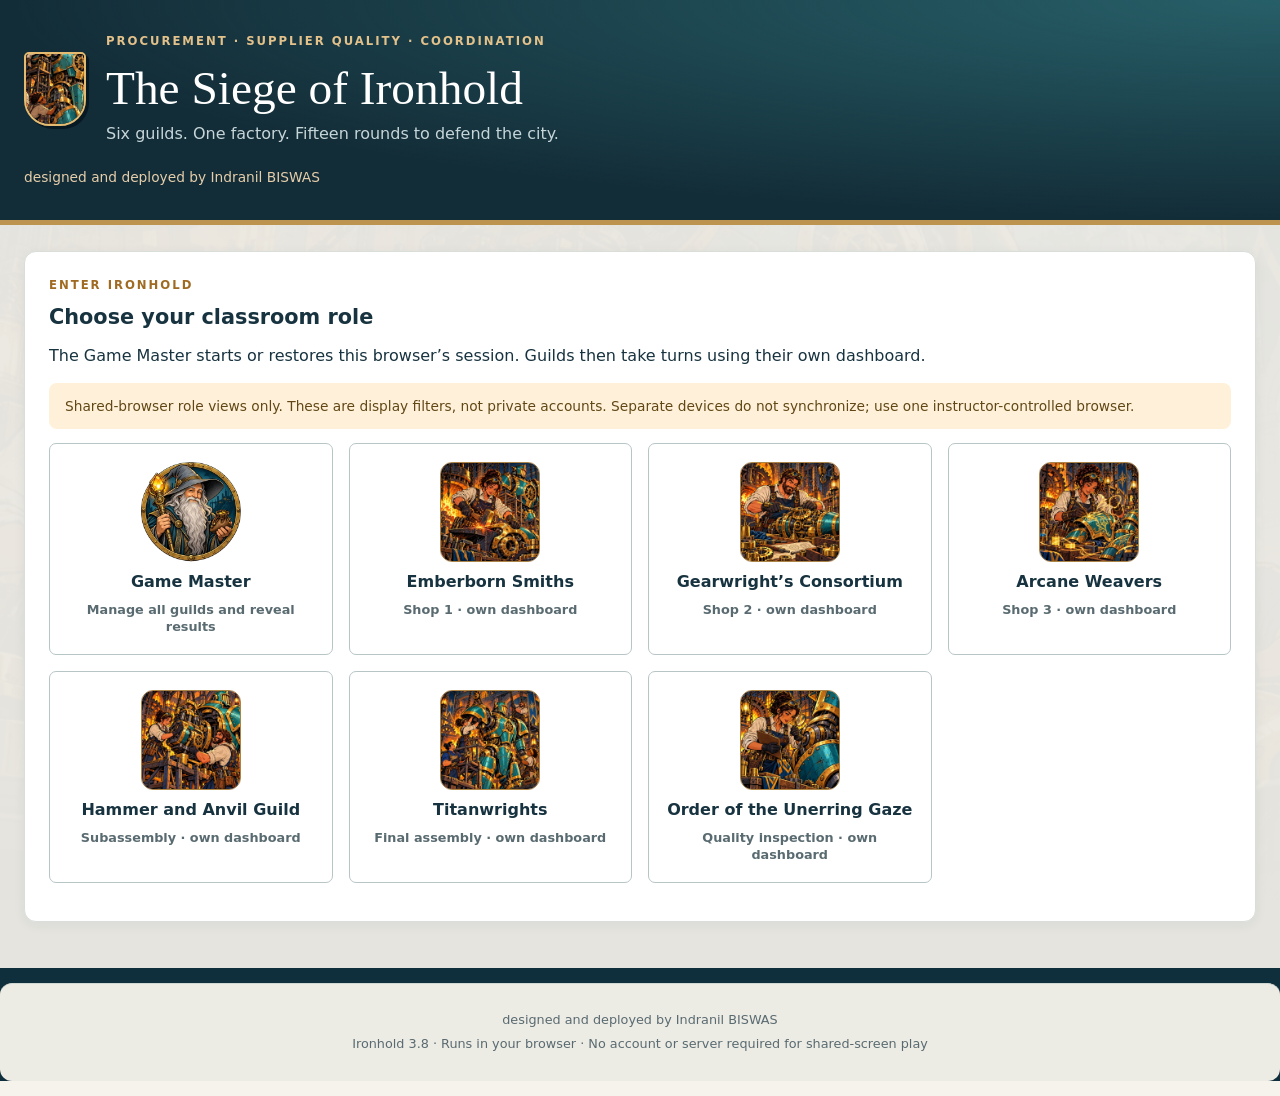
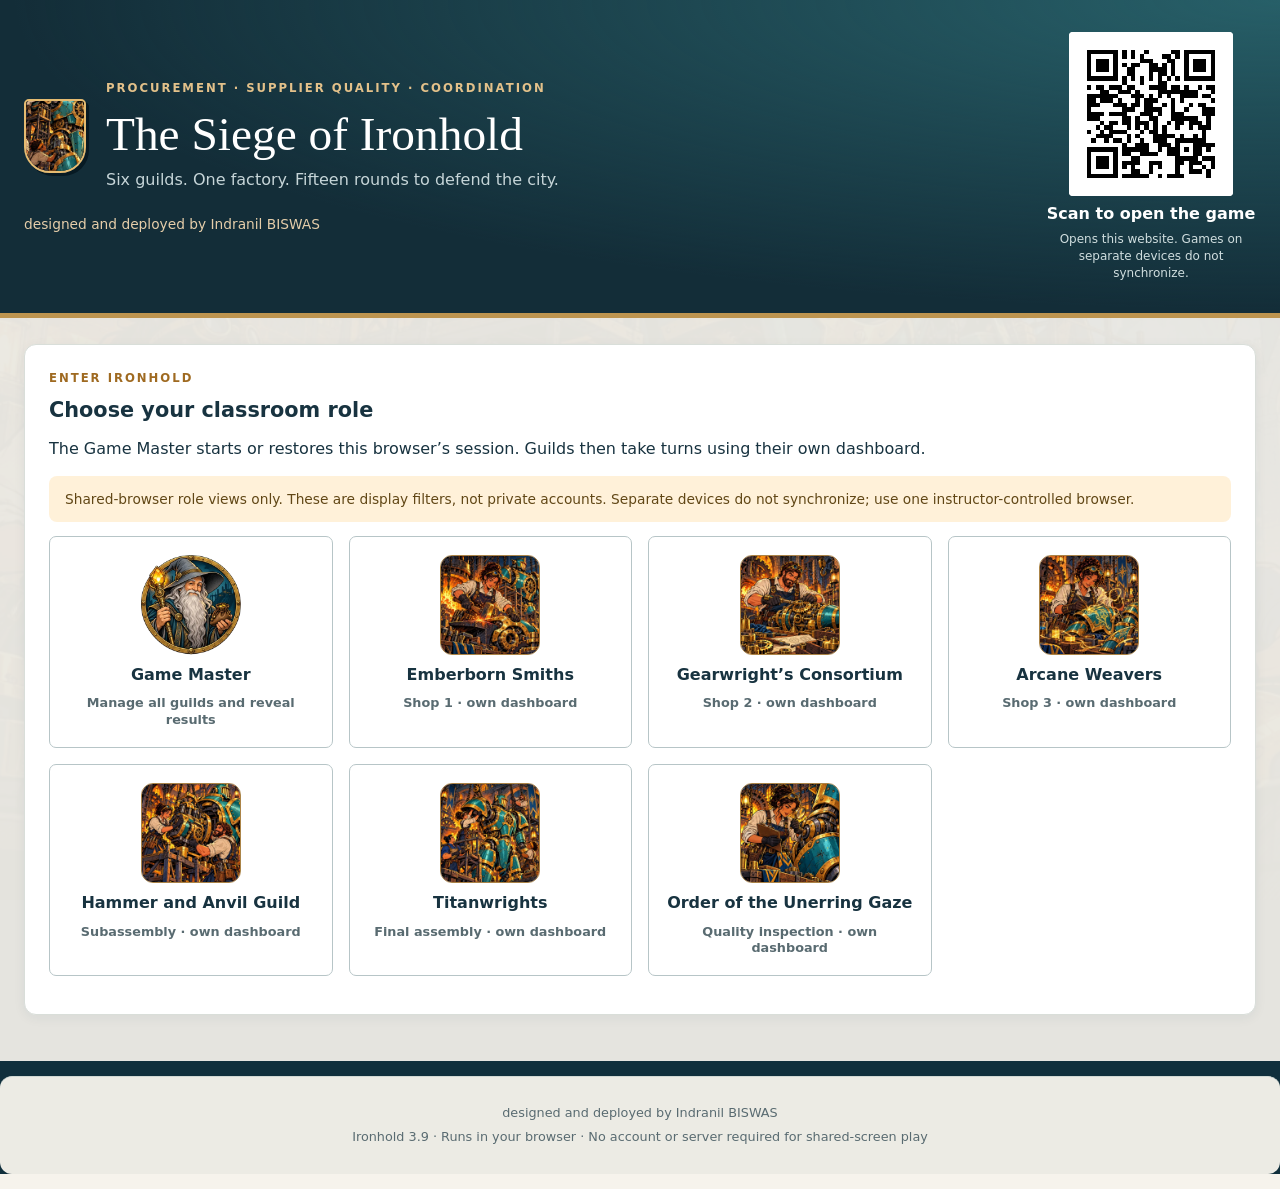
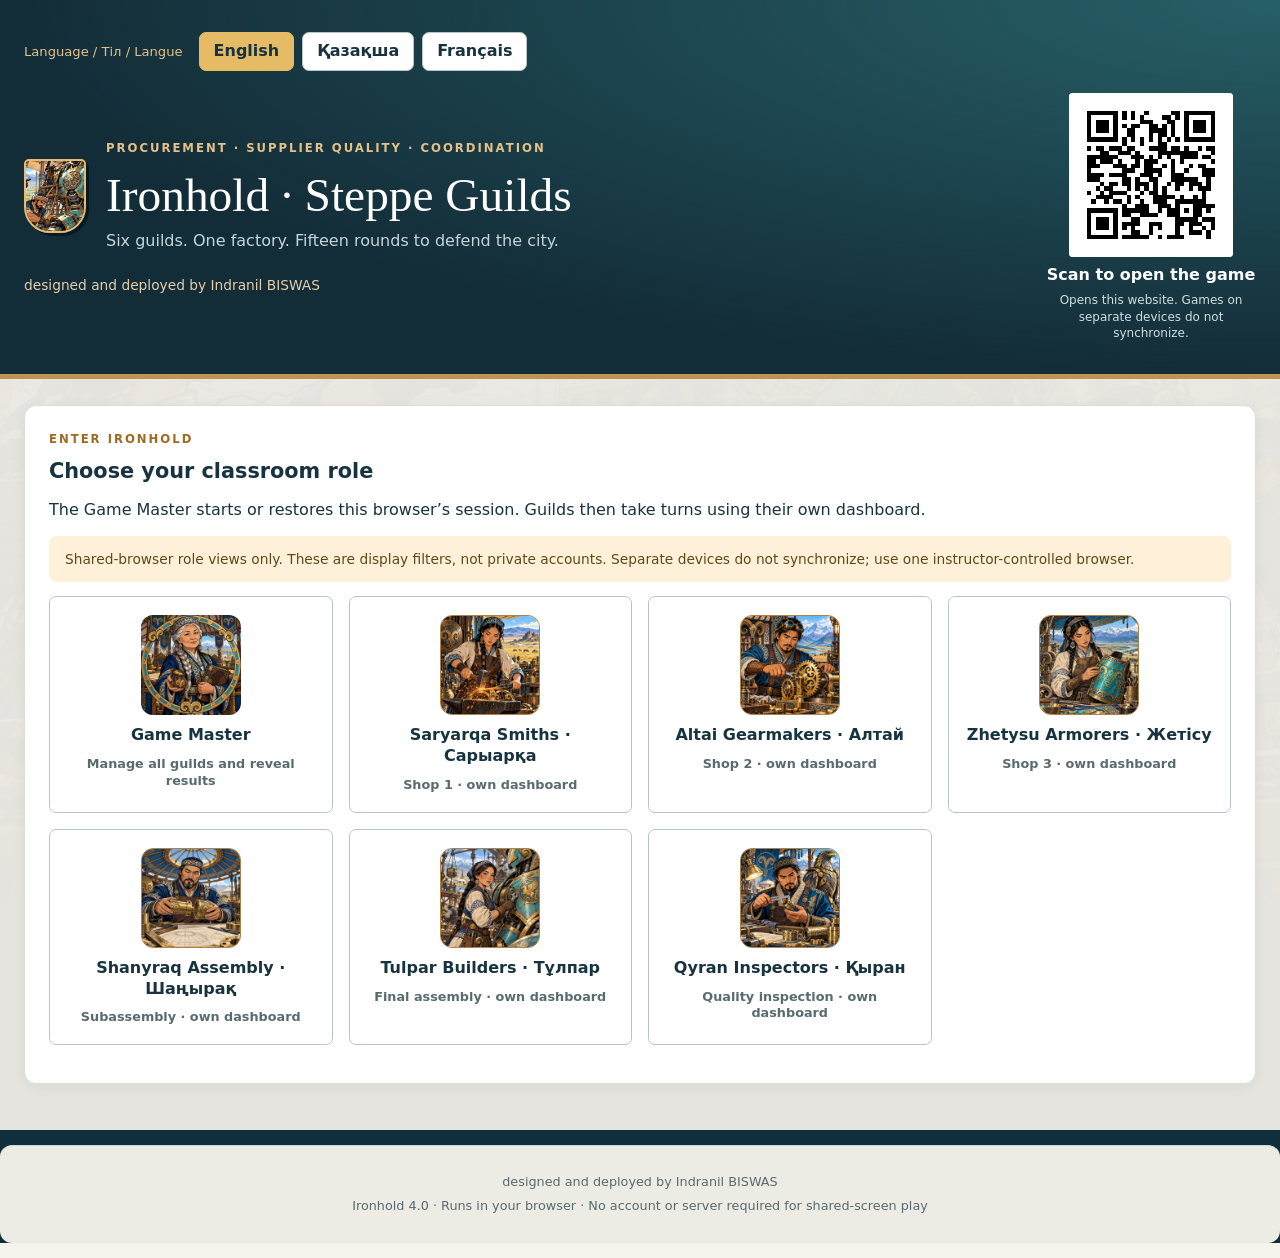
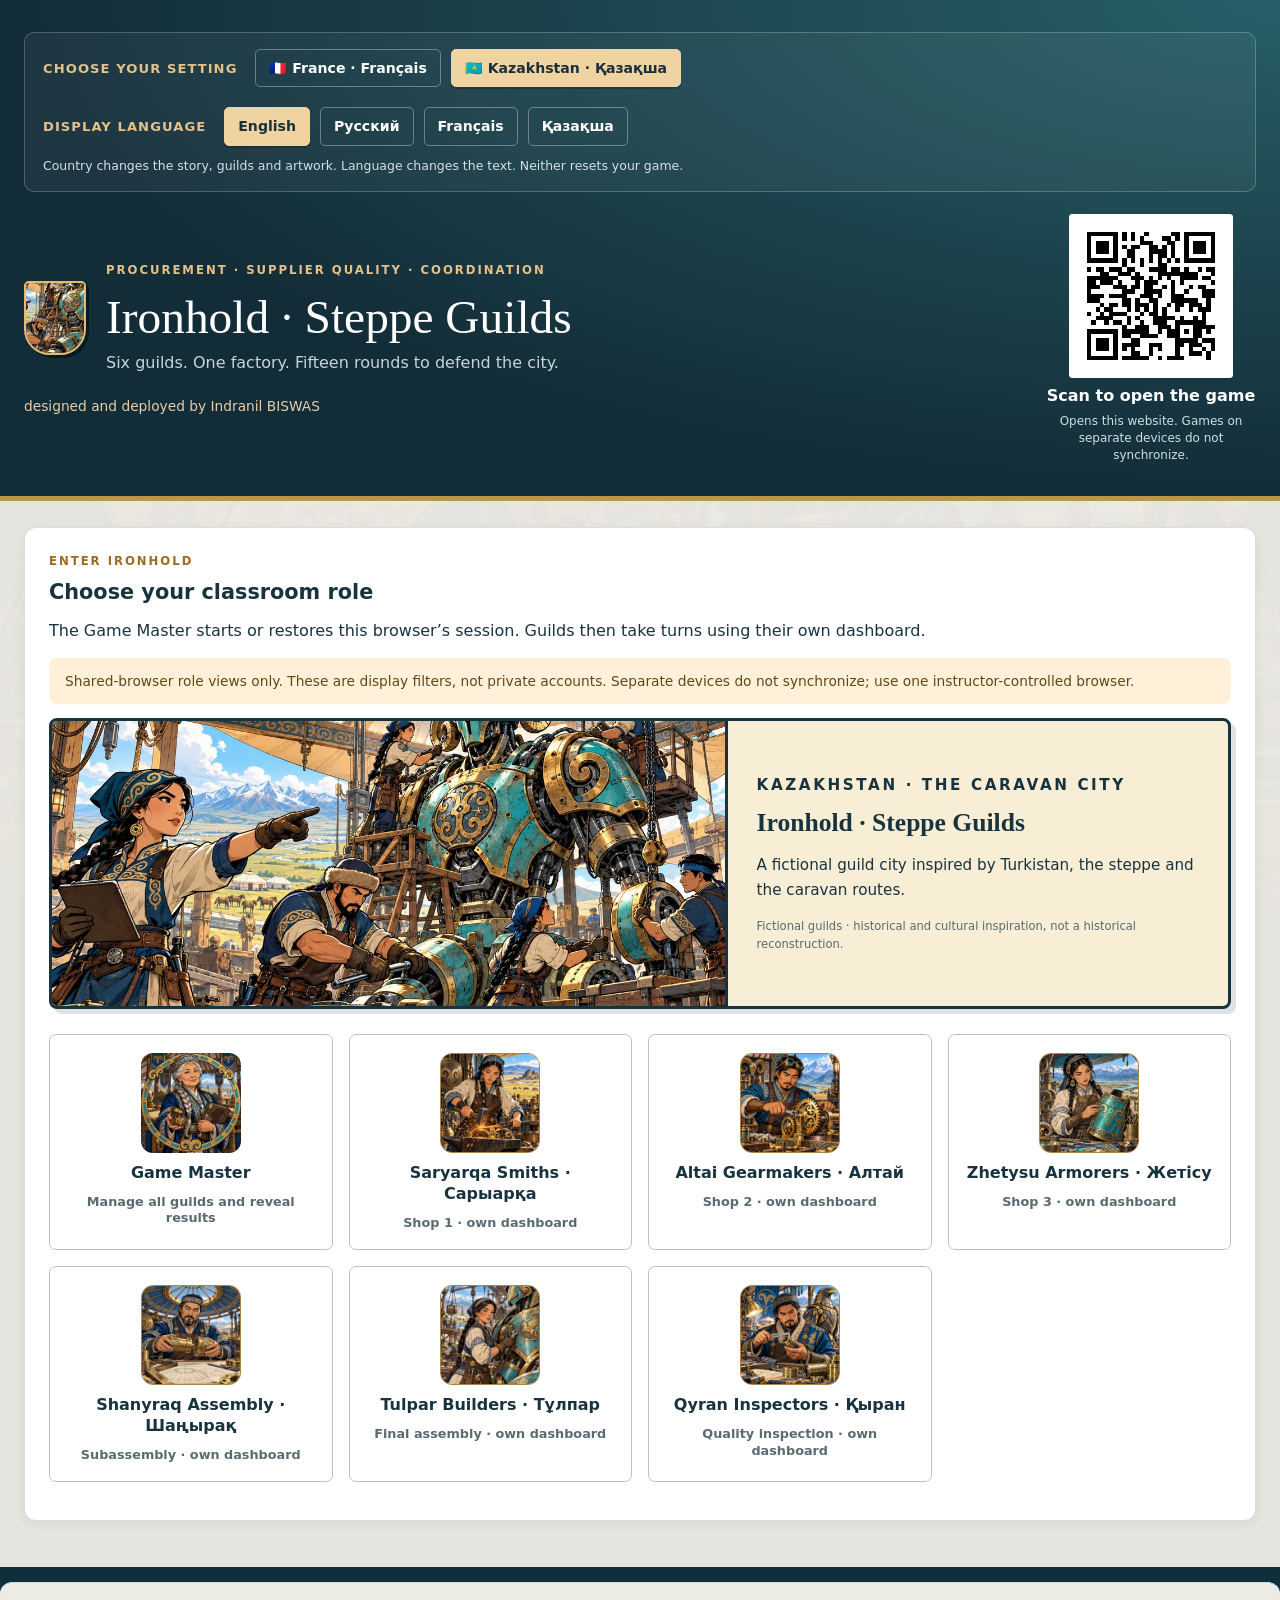
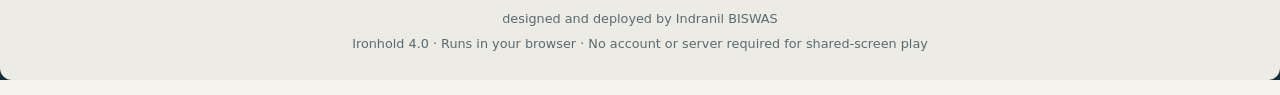
